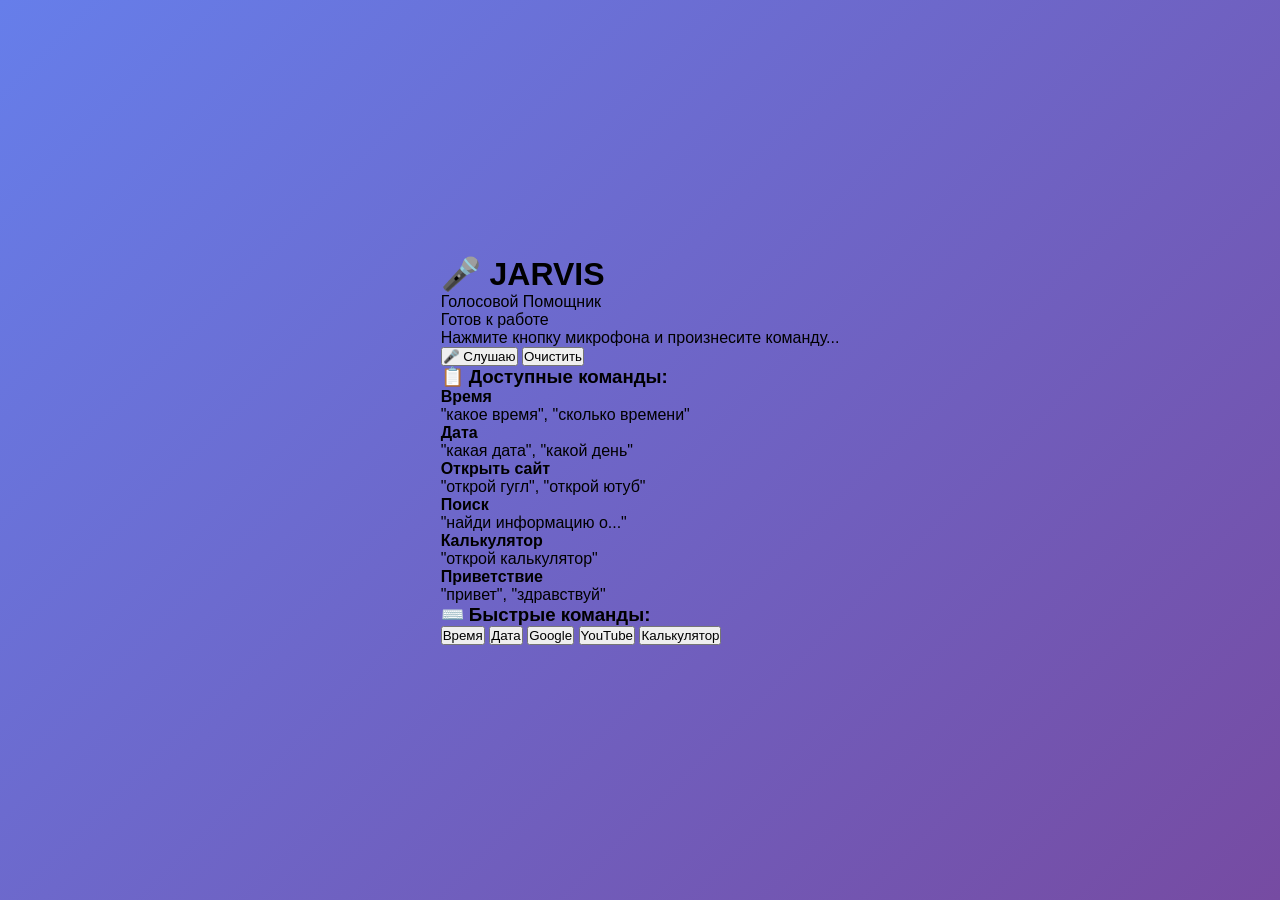
==== voice-assistant.html @ a6a2316e "Create voice assistant HTML structure" ====
<!DOCTYPE html>
<html lang="ru">
<head>
    <meta charset="UTF-8">
    <meta name="viewport" content="width=device-width, initial-scale=1.0">
    <title>Голосовой Помощник JARVIS</title>
    <link rel="stylesheet" href="style.css">
</head>
<body>
    <div class="container">
        <div class="assistant">
            <div class="header">
                <h1>🎤 JARVIS</h1>
                <p>Голосовой Помощник</p>
            </div>

            <div class="display-area">
                <div class="status" id="status">Готов к работе</div>
                <div class="transcript" id="transcript">
                    <p class="placeholder">Нажмите кнопку микрофона и произнесите команду...</p>
                </div>
                <div class="response" id="response"></div>
            </div>

            <div class="controls">
                <button id="micButton" class="mic-button" onclick="toggleListening()">
                    <span class="mic-icon">🎤</span>
                    <span class="mic-text">Слушаю</span>
                </button>
                <button class="clear-button" onclick="clearDisplay()">Очистить</button>
            </div>

            <div class="commands-section">
                <h3>📋 Доступные команды:</h3>
                <div class="commands-grid">
                    <div class="command-item">
                        <strong>Время</strong>
                        <p>"какое время", "сколько времени"</p>
                    </div>
                    <div class="command-item">
                        <strong>Дата</strong>
                        <p>"какая дата", "какой день"</p>
                    </div>
                    <div class="command-item">
                        <strong>Открыть сайт</strong>
                        <p>"открой гугл", "открой ютуб"</p>
                    </div>
                    <div class="command-item">
                        <strong>Поиск</strong>
                        <p>"найди информацию о..."</p>
                    </div>
                    <div class="command-item">
                        <strong>Калькулятор</strong>
                        <p>"открой калькулятор"</p>
                    </div>
                    <div class="command-item">
                        <strong>Приветствие</strong>
                        <p>"привет", "здравствуй"</p>
                    </div>
                </div>
            </div>

            <div class="shortcuts">
                <h3>⌨️ Быстрые команды:</h3>
                <div class="shortcuts-grid">
                    <button onclick="executeCommand('время')">Время</button>
                    <button onclick="executeCommand('дата')">Дата</button>
                    <button onclick="executeCommand('открой гугл')">Google</button>
                    <button onclick="executeCommand('открой ютуб')">YouTube</button>
                    <button onclick="executeCommand('открой калькулятор')">Калькулятор</button>
                </div>
            </div>
        </div>
    </div>

    <script src="script.js"></script>
</body>
</html>
---- style.css ----
* {
    margin: 0;
    padding: 0;
    box-sizing: border-box;
}

body {
    display: flex;
    justify-content: center;
    align-items: center;
    min-height: 100vh;
    background: linear-gradient(135deg, #667eea 0%, #764ba2 100%);
    font-family: 'Segoe UI', Tahoma, Geneva, Verdana, sans-serif;
}

.calculator {
    background: #ffffff;
    border-radius: 20px;
    box-shadow: 0 20px 60px rgba(0, 0, 0, 0.3);
    padding: 20px;
    width: 320px;
}

.display {
    margin-bottom: 20px;
}

#display {
    width: 100%;
    padding: 20px;
    font-size: 2rem;
    text-align: right;
    border: none;
    border-radius: 10px;
    background: #f0f0f0;
    color: #333;
    font-weight: bold;
    word-wrap: break-word;
    word-break: break-all;
}

.buttons {
    display: grid;
    grid-template-columns: repeat(4, 1fr);
    gap: 10px;
}

.btn {
    padding: 20px;
    font-size: 1.2rem;
    border: none;
    border-radius: 10px;
    cursor: pointer;
    font-weight: bold;
    transition: all 0.2s ease;
}

.btn:hover {
    transform: translateY(-2px);
    box-shadow: 0 5px 15px rgba(0, 0, 0, 0.2);
}

.btn:active {
    transform: translateY(0);
}

.number {
    background: #f0f0f0;
    color: #333;
}

.number:hover {
    background: #e0e0e0;
}

.operator {
    background: #667eea;
    color: white;
}

.operator:hover {
    background: #5568d3;
}

.clear {
    background: #ff6b6b;
    color: white;
    grid-column: 1 / 3;
}

.clear:hover {
    background: #ee5a52;
}

.delete {
    background: #ffa94d;
    color: white;
}

.delete:hover {
    background: #ff922b;
}

.equals {
    background: #51cf66;
    color: white;
    grid-column: 3 / 5;
    font-size: 1.4rem;
}

.equals:hover {
    background: #40c057;
}

.zero {
    grid-column: 1 / 3;
}
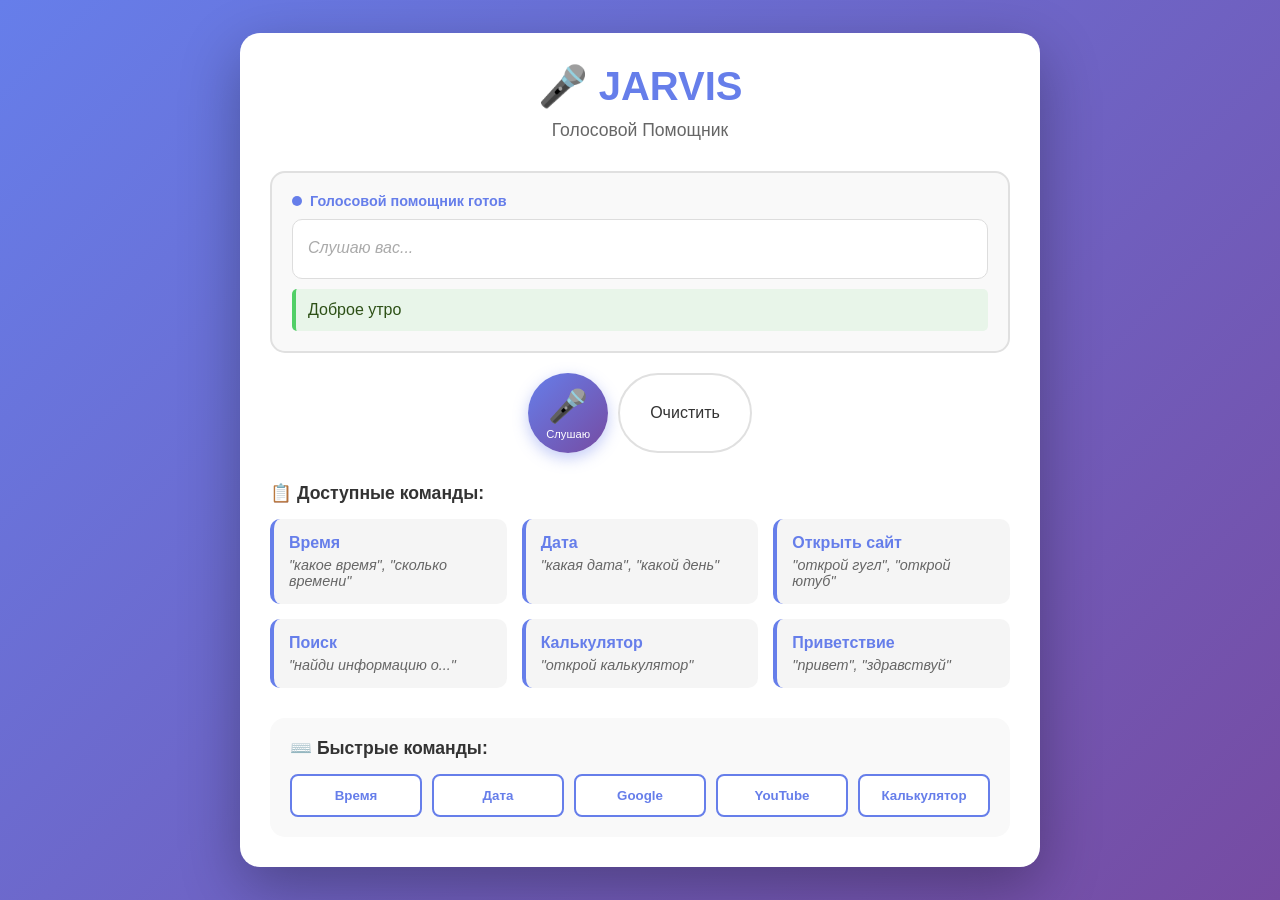
==== commit 80ff07ef: "Fix voice assistant HTML to use correct CSS file path" ====
--- a/voice-assistant.html
+++ b/voice-assistant.html
@@ -4,20 +4,26 @@
     <meta charset="UTF-8">
     <meta name="viewport" content="width=device-width, initial-scale=1.0">
     <title>Голосовой Помощник JARVIS</title>
-    <link rel="stylesheet" href="style.css">
+    <link rel="stylesheet" href="voice-assistant-style.css">
 </head>
 <body>
     <div class="container">
         <div class="assistant">
             <div class="header">
+                <div class="jarvis-animation">
+                    <div class="wave wave1"></div>
+                    <div class="wave wave2"></div>
+                    <div class="wave wave3"></div>
+                    <div class="wave wave4"></div>
+                </div>
                 <h1>🎤 JARVIS</h1>
                 <p>Голосовой Помощник</p>
             </div>
 
             <div class="display-area">
-                <div class="status" id="status">Готов к работе</div>
+                <div class="status" id="status">Инициализация...</div>
                 <div class="transcript" id="transcript">
-                    <p class="placeholder">Нажмите кнопку микрофона и произнесите команду...</p>
+                    <p class="placeholder">Слушаю вас...</p>
                 </div>
                 <div class="response" id="response"></div>
             </div>
@@ -73,6 +79,6 @@
         </div>
     </div>
 
-    <script src="script.js"></script>
+    <script src="voice-assistant-script.js"></script>
 </body>
 </html>
--- a/voice-assistant-style.css
+++ b/voice-assistant-style.css
@@ -0,0 +1,296 @@
+* {
+    margin: 0;
+    padding: 0;
+    box-sizing: border-box;
+}
+
+body {
+    font-family: 'Segoe UI', Tahoma, Geneva, Verdana, sans-serif;
+    background: linear-gradient(135deg, #667eea 0%, #764ba2 100%);
+    min-height: 100vh;
+    display: flex;
+    justify-content: center;
+    align-items: center;
+    padding: 20px;
+}
+
+.container {
+    width: 100%;
+    max-width: 800px;
+}
+
+.assistant {
+    background: white;
+    border-radius: 20px;
+    box-shadow: 0 20px 60px rgba(0, 0, 0, 0.3);
+    padding: 30px;
+    animation: slideIn 0.5s ease;
+}
+
+@keyframes slideIn {
+    from {
+        opacity: 0;
+        transform: translateY(20px);
+    }
+    to {
+        opacity: 1;
+        transform: translateY(0);
+    }
+}
+
+.header {
+    text-align: center;
+    margin-bottom: 30px;
+}
+
+.header h1 {
+    font-size: 2.5rem;
+    color: #667eea;
+    margin-bottom: 10px;
+}
+
+.header p {
+    color: #666;
+    font-size: 1.1rem;
+}
+
+.display-area {
+    background: #f9f9f9;
+    border: 2px solid #e0e0e0;
+    border-radius: 15px;
+    padding: 20px;
+    margin-bottom: 20px;
+    min-height: 150px;
+}
+
+.status {
+    font-size: 0.9rem;
+    color: #667eea;
+    font-weight: bold;
+    margin-bottom: 10px;
+    display: flex;
+    align-items: center;
+    gap: 8px;
+}
+
+.status::before {
+    content: '';
+    width: 10px;
+    height: 10px;
+    background: #667eea;
+    border-radius: 50%;
+    animation: pulse 1.5s infinite;
+}
+
+@keyframes pulse {
+    0%, 100% {
+        opacity: 1;
+    }
+    50% {
+        opacity: 0.5;
+    }
+}
+
+.transcript {
+    background: white;
+    border: 1px solid #ddd;
+    border-radius: 10px;
+    padding: 15px;
+    margin-bottom: 10px;
+    min-height: 60px;
+    max-height: 100px;
+    overflow-y: auto;
+    color: #333;
+    line-height: 1.6;
+}
+
+.placeholder {
+    color: #aaa;
+    font-style: italic;
+}
+
+.response {
+    background: #e8f5e9;
+    border-left: 4px solid #51cf66;
+    border-radius: 5px;
+    padding: 12px;
+    min-height: 30px;
+    color: #2d5016;
+    display: none;
+}
+
+.response.active {
+    display: block;
+    animation: fadeIn 0.3s ease;
+}
+
+@keyframes fadeIn {
+    from {
+        opacity: 0;
+    }
+    to {
+        opacity: 1;
+    }
+}
+
+.controls {
+    display: flex;
+    gap: 10px;
+    justify-content: center;
+    margin-bottom: 30px;
+}
+
+.mic-button {
+    width: 80px;
+    height: 80px;
+    border-radius: 50%;
+    border: none;
+    background: linear-gradient(135deg, #667eea 0%, #764ba2 100%);
+    color: white;
+    font-size: 2rem;
+    cursor: pointer;
+    display: flex;
+    flex-direction: column;
+    align-items: center;
+    justify-content: center;
+    transition: all 0.3s ease;
+    box-shadow: 0 5px 15px rgba(102, 126, 234, 0.4);
+}
+
+.mic-button:hover {
+    transform: scale(1.1);
+    box-shadow: 0 8px 20px rgba(102, 126, 234, 0.6);
+}
+
+.mic-button:active {
+    transform: scale(0.95);
+}
+
+.mic-button.listening {
+    background: linear-gradient(135deg, #ff6b6b 0%, #ee5a52 100%);
+    animation: pulse-button 1s infinite;
+}
+
+@keyframes pulse-button {
+    0%, 100% {
+        box-shadow: 0 5px 15px rgba(255, 107, 107, 0.4);
+    }
+    50% {
+        box-shadow: 0 5px 25px rgba(255, 107, 107, 0.8);
+    }
+}
+
+.mic-icon {
+    font-size: 2rem;
+}
+
+.mic-text {
+    font-size: 0.7rem;
+    margin-top: 3px;
+}
+
+.clear-button {
+    padding: 15px 30px;
+    border: 2px solid #e0e0e0;
+    background: white;
+    color: #333;
+    border-radius: 50px;
+    cursor: pointer;
+    font-size: 1rem;
+    transition: all 0.3s ease;
+}
+
+.clear-button:hover {
+    background: #f0f0f0;
+    border-color: #667eea;
+}
+
+.commands-section {
+    margin-bottom: 30px;
+}
+
+.commands-section h3 {
+    color: #333;
+    margin-bottom: 15px;
+    font-size: 1.1rem;
+}
+
+.commands-grid {
+    display: grid;
+    grid-template-columns: repeat(auto-fit, minmax(200px, 1fr));
+    gap: 15px;
+}
+
+.command-item {
+    background: #f5f5f5;
+    padding: 15px;
+    border-radius: 10px;
+    border-left: 4px solid #667eea;
+}
+
+.command-item strong {
+    color: #667eea;
+    display: block;
+    margin-bottom: 5px;
+}
+
+.command-item p {
+    color: #666;
+    font-size: 0.9rem;
+    font-style: italic;
+}
+
+.shortcuts {
+    background: #f9f9f9;
+    padding: 20px;
+    border-radius: 15px;
+}
+
+.shortcuts h3 {
+    color: #333;
+    margin-bottom: 15px;
+    font-size: 1.1rem;
+}
+
+.shortcuts-grid {
+    display: grid;
+    grid-template-columns: repeat(auto-fit, minmax(120px, 1fr));
+    gap: 10px;
+}
+
+.shortcuts-grid button {
+    padding: 12px;
+    background: white;
+    border: 2px solid #667eea;
+    color: #667eea;
+    border-radius: 8px;
+    cursor: pointer;
+    font-weight: bold;
+    transition: all 0.3s ease;
+}
+
+.shortcuts-grid button:hover {
+    background: #667eea;
+    color: white;
+    transform: translateY(-2px);
+}
+
+@media (max-width: 600px) {
+    .assistant {
+        padding: 20px;
+    }
+
+    .header h1 {
+        font-size: 2rem;
+    }
+
+    .mic-button {
+        width: 70px;
+        height: 70px;
+        font-size: 1.5rem;
+    }
+
+    .commands-grid {
+        grid-template-columns: 1fr;
+    }
+}
